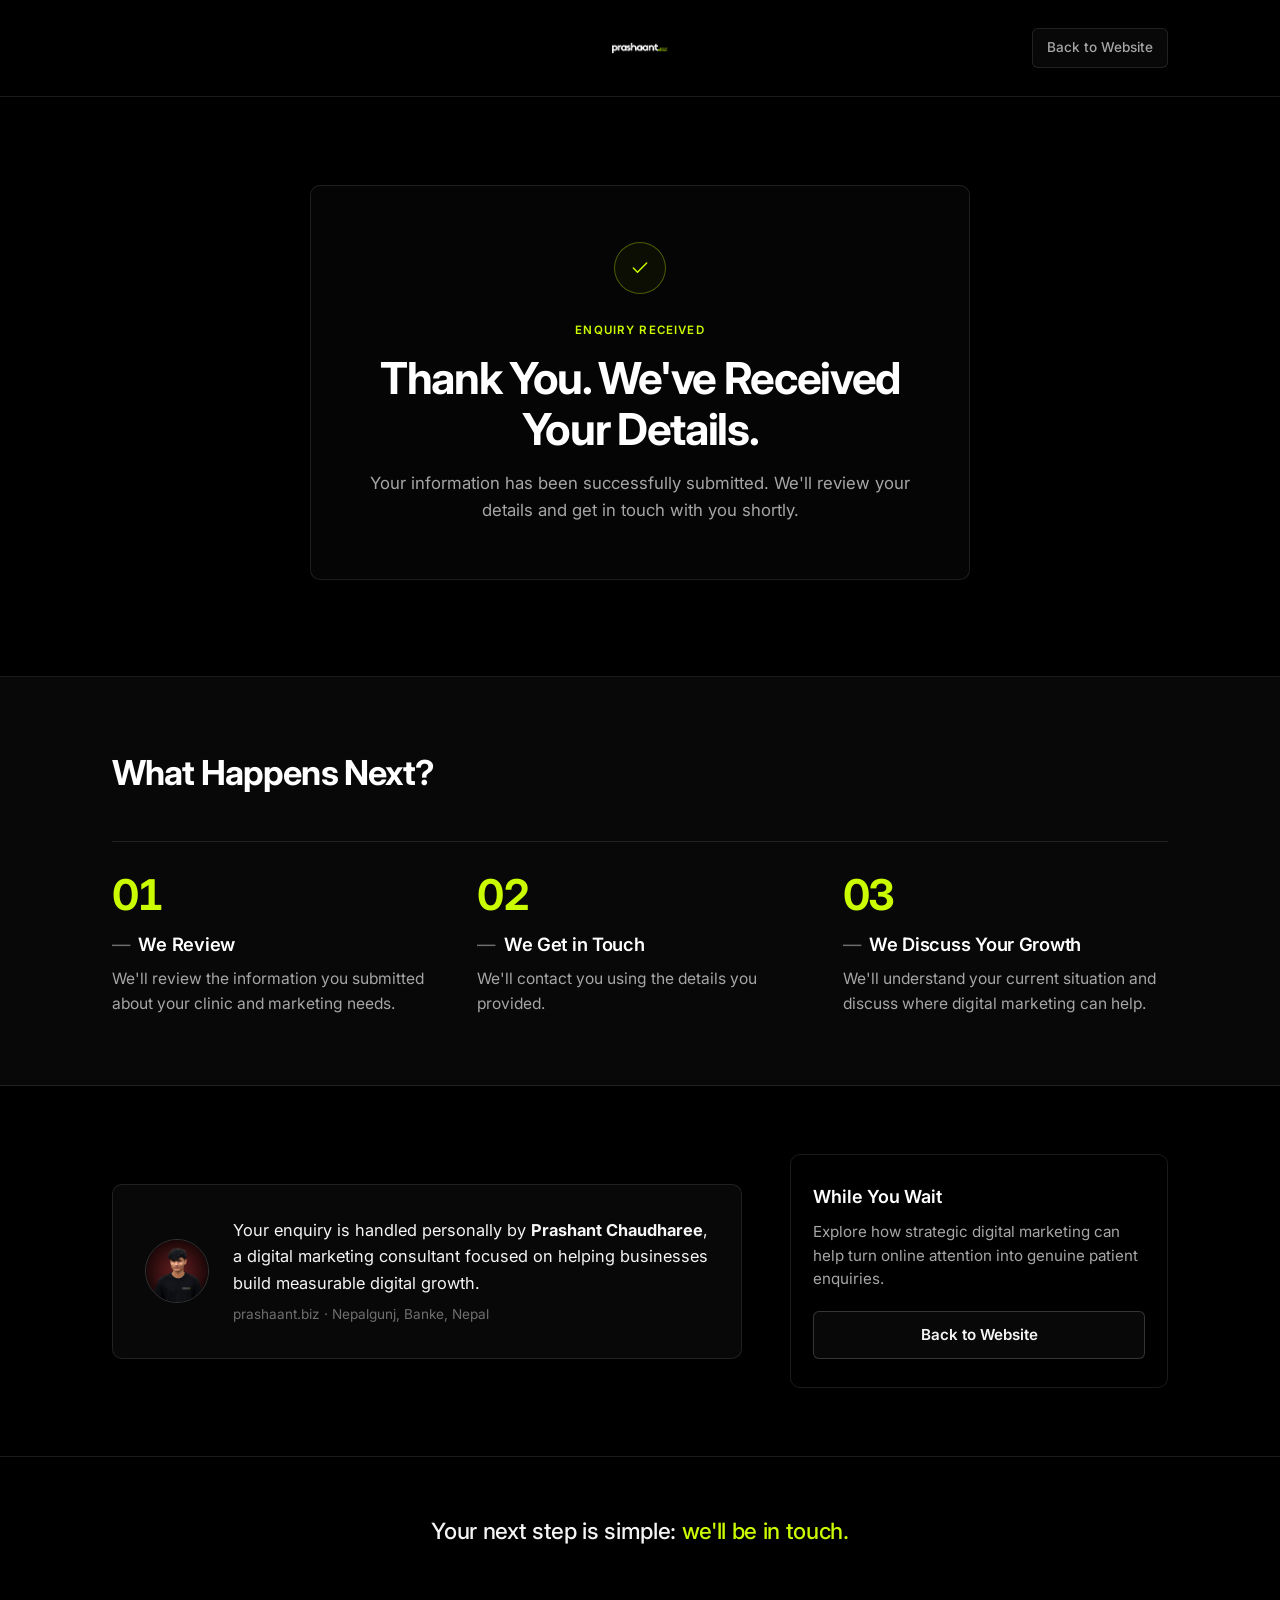
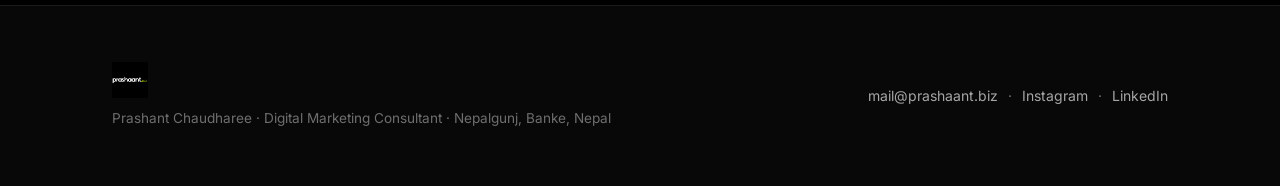
==== thank-you/index.html @ 3f57065b "Add dedicated /thank-you page, center and enlarge header logo, and wire lead form redirect" ====
<!DOCTYPE html>
<html lang="en">
<head>
  <meta charset="UTF-8">
  <meta name="viewport" content="width=device-width, initial-scale=1.0">
  <title>Thank You | prashaant.biz</title>
  <meta name="description" content="Your enquiry has been received. We will review your clinic details and get in touch shortly.">
  <meta name="robots" content="noindex, nofollow">
  <meta name="theme-color" content="#000000">

  <!-- Clean Sans-Serif Typography (Inter) -->
  <link rel="preconnect" href="https://fonts.googleapis.com">
  <link rel="preconnect" href="https://fonts.gstatic.com" crossorigin>
  <link href="https://fonts.googleapis.com/css2?family=Inter:wght@400;500;600;700;800&display=swap" rel="stylesheet">

  <link rel="stylesheet" href="/styles.css">
</head>
<body class="ty-page-body">

  <!-- MINIMAL NAVIGATION: CENTERED LOGO + BACK TO WEBSITE -->
  <header class="site-header" id="top">
    <div class="container ty-nav-bar">
      <a href="/" class="ty-nav-center-logo" aria-label="prashaant.biz Home">
        <img src="/assets/logo.png" alt="prashaant.biz" class="brand-logo-img">
      </a>

      <a href="/" class="ty-nav-back">Back to Website</a>
    </div>
  </header>

  <main class="ty-main">
    <!-- MAIN CONFIRMATION HERO -->
    <section class="ty-hero-section">
      <div class="container">
        <div class="ty-hero-panel">
          <!-- Subtle Outlined Circle with Minimal Checkmark -->
          <div class="ty-confirm-visual" aria-hidden="true">
            <svg class="ty-confirm-svg" viewBox="0 0 24 24">
              <polyline points="20 6 9 17 4 12"></polyline>
            </svg>
          </div>

          <div class="ty-label">ENQUIRY RECEIVED</div>

          <h1 class="ty-headline">
            Thank You. We've Received Your Details.
          </h1>

          <p class="ty-supporting">
            Your information has been successfully submitted. We'll review your details and get in touch with you shortly.
          </p>

          <p id="ty-personalized-summary" class="ty-personalised-note" hidden></p>
        </div>
      </div>
    </section>

    <!-- WHAT HAPPENS NEXT (3-STEP SECTION) -->
    <section class="ty-steps-section">
      <div class="container">
        <h2 class="ty-section-heading">What Happens Next?</h2>

        <div class="ty-steps-grid">
          <article class="ty-step-item">
            <div class="ty-step-num">01</div>
            <h3 class="ty-step-title"><span class="ty-step-dash">—</span> We Review</h3>
            <p class="ty-step-desc">
              We'll review the information you submitted about your clinic and marketing needs.
            </p>
          </article>

          <article class="ty-step-item">
            <div class="ty-step-num">02</div>
            <h3 class="ty-step-title"><span class="ty-step-dash">—</span> We Get in Touch</h3>
            <p class="ty-step-desc">
              We'll contact you using the details you provided.
            </p>
          </article>

          <article class="ty-step-item">
            <div class="ty-step-num">03</div>
            <h3 class="ty-step-title"><span class="ty-step-dash">—</span> We Discuss Your Growth</h3>
            <p class="ty-step-desc">
              We'll understand your current situation and discuss where digital marketing can help.
            </p>
          </article>
        </div>
      </div>
    </section>

    <!-- TRUST MESSAGE + OPTIONAL NEXT ACTION -->
    <section class="ty-trust-section">
      <div class="container ty-trust-layout">
        <!-- Personal Credibility Statement -->
        <div class="ty-trust-card glass-surface">
          <img
            src="/assets/prashant-portrait.jpg"
            alt="Prashant Chaudharee"
            class="ty-trust-avatar"
            width="64"
            height="64"
          >
          <div>
            <p class="ty-trust-copy">
              Your enquiry is handled personally by <strong>Prashant Chaudharee</strong>, a digital marketing consultant focused on helping businesses build measurable digital growth.
            </p>
            <span class="ty-trust-meta">prashaant.biz · Nepalgunj, Banke, Nepal</span>
          </div>
        </div>

        <!-- Secondary Action: While You Wait -->
        <div class="ty-wait-box">
          <h3 class="ty-wait-title">While You Wait</h3>
          <p class="ty-wait-text">
            Explore how strategic digital marketing can help turn online attention into genuine patient enquiries.
          </p>
          <a href="/" class="btn btn-secondary btn-full">Back to Website</a>
        </div>
      </div>
    </section>

    <!-- FINAL MESSAGE -->
    <section class="ty-final-bar">
      <div class="container">
        <p class="ty-final-statement">
          Your next step is simple: <span class="text-highlight">we'll be in touch.</span>
        </p>
      </div>
    </section>
  </main>

  <!-- MINIMAL FOOTER -->
  <footer class="site-footer ty-footer">
    <div class="container footer-row">
      <div class="footer-brand">
        <img src="/assets/logo.png" alt="prashaant.biz" class="footer-logo-img">
        <p class="footer-meta">Prashant Chaudharee · Digital Marketing Consultant · Nepalgunj, Banke, Nepal</p>
      </div>

      <div class="footer-contact">
        <a href="mailto:mail@prashaant.biz" class="footer-link">mail@prashaant.biz</a>
        <span class="footer-sep" aria-hidden="true">·</span>
        <a href="https://instagram.com" target="_blank" rel="noopener noreferrer" class="footer-link">Instagram</a>
        <span class="footer-sep" aria-hidden="true">·</span>
        <a href="https://linkedin.com" target="_blank" rel="noopener noreferrer" class="footer-link">LinkedIn</a>
      </div>
    </div>
  </footer>

  <script>
    // Display optional non-intrusive personalization if lead details are in sessionStorage
    document.addEventListener('DOMContentLoaded', () => {
      try {
        const rawLead = sessionStorage.getItem('prashaant_lead_data');
        if (rawLead) {
          const lead = JSON.parse(rawLead);
          const summaryEl = document.getElementById('ty-personalized-summary');
          if (summaryEl && lead.firstName && lead.clinicName) {
            summaryEl.textContent = `Logged for ${lead.firstName} (${lead.clinicName})`;
            summaryEl.hidden = false;
          }
        }
      } catch (err) {
        // Ignore storage errors in strict privacy browsers
      }
    });
  </script>
</body>
</html>
---- styles.css ----
/* ==========================================================================
   PRASHAANT.BIZ — DIRECT LEAD GENERATION LANDING PAGE
   Mobile-First Conversion Architecture (360px–430px up to Desktop)
   Color System:
     - Black: #000000
     - Near-black: #080808
     - White: #FFFFFF
     - Off-white: #F5F5F5
     - Vivid Yellow: #CAFB01
   ========================================================================== */

:root {
  --bg-black: #000000;
  --bg-near-black: #080808;
  --bg-surface: rgba(255, 255, 255, 0.03);
  --bg-surface-hover: rgba(255, 255, 255, 0.05);

  --text-white: #FFFFFF;
  --text-off-white: #F5F5F5;
  --text-gray: #A6A6A6;
  --text-muted: #6E6E6E;

  --accent-yellow: #CAFB01;
  --accent-yellow-hover: #D4FD2B;
  --accent-yellow-tint: rgba(202, 251, 1, 0.07);
  --accent-yellow-border: rgba(202, 251, 1, 0.32);

  --border-thin: rgba(255, 255, 255, 0.1);
  --border-medium: rgba(255, 255, 255, 0.18);

  --font-sans: 'Inter', -apple-system, BlinkMacSystemFont, 'Segoe UI', Roboto, Arial, sans-serif;

  --max-width: 1120px;
  --radius-sm: 6px;
  --radius-md: 10px;
  --transition: 150ms cubic-bezier(0.16, 1, 0.3, 1);
}

/* ==========================================================================
   1. RESET & MOBILE-FIRST BASE (360px–430px safe)
   ========================================================================== */
*, *::before, *::after {
  box-sizing: border-box;
  margin: 0;
  padding: 0;
}

html {
  scroll-behavior: smooth;
  background-color: var(--bg-black);
  color: var(--text-off-white);
  font-family: var(--font-sans);
  font-size: 16px;
  -webkit-font-smoothing: antialiased;
  -moz-osx-font-smoothing: grayscale;
  overflow-x: hidden;
}

body {
  background-color: var(--bg-black);
  color: var(--text-off-white);
  line-height: 1.6;
  overflow-x: hidden;
  width: 100%;
}

img {
  max-width: 100%;
  height: auto;
  display: block;
}

a {
  color: inherit;
  text-decoration: none;
  transition: color var(--transition), background-color var(--transition), border-color var(--transition);
}

ul {
  list-style: none;
}

::selection {
  background-color: var(--accent-yellow);
  color: var(--bg-black);
}

/* ==========================================================================
   2. CORE UTILITIES & GLASS SURFACES
   ========================================================================== */
.container {
  width: 100%;
  max-width: var(--max-width);
  margin: 0 auto;
  padding: 0 20px;
}

.section {
  padding: 68px 0;
  border-bottom: 1px solid var(--border-thin);
}

.section-tag {
  display: inline-block;
  font-size: 0.75rem;
  font-weight: 600;
  letter-spacing: 0.08em;
  text-transform: uppercase;
  color: var(--text-muted);
  margin-bottom: 12px;
}

.section-title {
  font-size: clamp(1.75rem, 6vw, 2.65rem);
  font-weight: 700;
  line-height: 1.15;
  letter-spacing: -0.03em;
  color: var(--text-white);
  margin-bottom: 20px;
}

.text-highlight {
  color: var(--accent-yellow);
}

.glass-surface {
  background-color: var(--bg-surface);
  backdrop-filter: blur(10px);
  -webkit-backdrop-filter: blur(10px);
  border: 1px solid var(--border-thin);
  border-radius: var(--radius-md);
}

/* ==========================================================================
   3. BUTTONS & CTAs
   ========================================================================== */
.btn {
  display: inline-flex;
  align-items: center;
  justify-content: center;
  gap: 8px;
  font-family: var(--font-sans);
  font-size: 0.95rem;
  font-weight: 600;
  line-height: 1.1;
  padding: 15px 24px;
  border-radius: var(--radius-sm);
  border: 1px solid transparent;
  cursor: pointer;
  text-align: center;
  transition: background-color var(--transition), border-color var(--transition), color var(--transition), transform var(--transition);
}

.btn:active {
  transform: translateY(1px);
}

.btn-primary {
  background-color: var(--accent-yellow);
  color: var(--bg-black);
  border-color: var(--accent-yellow);
}

.btn-primary:hover,
.btn-primary:focus-visible {
  background-color: var(--accent-yellow-hover);
  border-color: var(--accent-yellow-hover);
}

.btn-secondary {
  background-color: var(--bg-surface);
  color: var(--text-off-white);
  border-color: var(--border-medium);
}

.btn-secondary:hover,
.btn-secondary:focus-visible {
  background-color: var(--bg-surface-hover);
  border-color: var(--text-white);
}

.btn-full {
  width: 100%;
}

.btn-arrow {
  font-weight: 700;
  transition: transform var(--transition);
}

.btn:hover .btn-arrow {
  transform: translateX(3px);
}

/* ==========================================================================
   4. HEADER: CENTERED, CLEARLY VISIBLE LOGO
   ========================================================================== */
.site-header {
  position: sticky;
  top: 0;
  z-index: 100;
  background-color: rgba(0, 0, 0, 0.9);
  backdrop-filter: blur(12px);
  -webkit-backdrop-filter: blur(12px);
  border-bottom: 1px solid var(--border-thin);
}

.nav-bar {
  display: flex;
  align-items: center;
  justify-content: center;
  height: 84px;
}

.nav-bar-thankyou {
  justify-content: space-between;
}

.brand-logo-link {
  display: inline-flex;
  align-items: center;
  justify-content: center;
}

.brand-logo-img {
  height: 48px;
  width: auto;
  object-fit: contain;
}

/* ==========================================================================
   5. HERO SECTION (PORTRAIT BACKDROP + OVERLAID CENTERED STATEMENT)
   ========================================================================== */
.hero-section {
  background-color: var(--bg-black);
  border-bottom: 1px solid var(--border-thin);
  padding: 20px 0 56px;
}

.hero-stage-container {
  display: flex;
  justify-content: center;
}

.hero-stage {
  position: relative;
  width: 100%;
  max-width: 1080px;
  min-height: 540px;
  background-color: #030303;
  border-radius: 16px;
  overflow: hidden;
  display: flex;
  flex-direction: column;
  justify-content: flex-end;
  align-items: center;
  padding: 260px 20px 44px;
  text-align: center;
}

.hero-portrait-backdrop {
  position: absolute;
  top: 0;
  left: 50%;
  transform: translateX(-50%);
  width: 100%;
  max-width: 560px;
  height: 100%;
  z-index: 1;
  pointer-events: none;
  display: flex;
  align-items: flex-start;
  justify-content: center;
}

.hero-portrait-img {
  width: 100%;
  height: 100%;
  object-fit: cover;
  object-position: center top;
  opacity: 0.88;
}

/* Dark bottom & edge vignette so the white & vivid yellow text pops cleanly over the black t-shirt */
.hero-portrait-backdrop::after {
  content: "";
  position: absolute;
  inset: 0;
  background: 
    linear-gradient(to bottom, rgba(3, 3, 3, 0) 32%, rgba(3, 3, 3, 0.72) 58%, rgba(3, 3, 3, 0.96) 92%),
    radial-gradient(circle at center, rgba(3, 3, 3, 0) 45%, #030303 95%);
}

.hero-overlay-content {
  position: relative;
  z-index: 2;
  width: 100%;
  max-width: 980px;
  display: flex;
  flex-direction: column;
  align-items: center;
}

.hero-statement {
  font-size: clamp(1.05rem, 2.75vw, 2.05rem);
  font-weight: 700;
  line-height: 1.15;
  letter-spacing: -0.03em;
  color: var(--text-white);
  margin-bottom: 12px;
  white-space: nowrap;
}

.hero-subline {
  font-size: clamp(0.75rem, 1.15vw, 0.9rem);
  font-weight: 400;
  line-height: 1.5;
  color: #D4D4D4;
  max-width: 96ch;
  margin-bottom: 24px;
}

.hero-cta-wrap {
  display: flex;
  flex-direction: column;
  align-items: center;
  gap: 12px;
}

.btn-pill-yellow {
  display: inline-flex;
  align-items: center;
  justify-content: center;
  gap: 10px;
  background-color: var(--accent-yellow);
  color: var(--bg-black);
  font-size: 1rem;
  font-weight: 700;
  padding: 18px 34px;
  border-radius: 999px;
  box-shadow: 0 0 24px rgba(202, 251, 1, 0.35);
  transition: transform 180ms cubic-bezier(0.16, 1, 0.3, 1), background-color 180ms ease, box-shadow 180ms ease;
}

.btn-pill-yellow:hover,
.btn-pill-yellow:focus-visible {
  background-color: var(--accent-yellow-hover);
  transform: translateY(-2px) scale(1.02);
  box-shadow: 0 0 38px rgba(202, 251, 1, 0.75), 0 0 70px rgba(202, 251, 1, 0.35);
}

.btn-pill-yellow:active {
  transform: translateY(1px) scale(0.99);
  box-shadow: 0 0 48px rgba(202, 251, 1, 0.9), 0 0 90px rgba(202, 251, 1, 0.45);
}

.pill-arrow {
  font-weight: 700;
  transition: transform var(--transition);
}

.btn-pill-yellow:hover .pill-arrow {
  transform: translateX(3px);
}

.hero-slots-badge {
  display: inline-block;
  font-size: 0.75rem;
  font-weight: 500;
  color: #E5B8B8;
  background-color: rgba(120, 35, 35, 0.35);
  border: 1px solid rgba(190, 70, 70, 0.35);
  padding: 5px 14px;
  border-radius: 999px;
}

/* ==========================================================================
   6. PROBLEM SECTION
   ========================================================================== */
.problem-section {
  background-color: var(--bg-near-black);
}

.problem-layout {
  display: grid;
  grid-template-columns: 1fr;
  gap: 36px;
  align-items: start;
}

.problem-statements {
  display: flex;
  flex-direction: column;
  gap: 8px;
  font-size: 1.125rem;
  color: var(--text-gray);
}

.problem-emphasis {
  margin-top: 12px;
  font-size: 1.25rem;
  font-weight: 600;
  color: var(--text-white);
  line-height: 1.4;
}

.problem-diagnosis {
  padding: 28px 22px;
}

.diagnosis-intro {
  font-size: 0.95rem;
  font-weight: 600;
  color: var(--text-white);
  margin-bottom: 18px;
}

.diagnosis-list {
  display: grid;
  grid-template-columns: 1fr;
  gap: 12px;
}

.diagnosis-list li {
  display: flex;
  align-items: center;
  gap: 12px;
  font-size: 1rem;
  color: var(--text-off-white);
  padding-bottom: 12px;
  border-bottom: 1px solid var(--border-thin);
}

.diagnosis-list li:last-child {
  border-bottom: none;
  padding-bottom: 0;
}

.list-dash {
  color: var(--accent-yellow);
  font-weight: 600;
}

/* ==========================================================================
   7. DESIRED OUTCOME SECTION
   ========================================================================== */
.outcome-section {
  background-color: var(--bg-black);
}

.outcome-header {
  margin-bottom: 36px;
}

.outcome-chain {
  display: flex;
  flex-direction: column;
  align-items: stretch;
  gap: 8px;
  margin-bottom: 36px;
}

.chain-step {
  display: flex;
  align-items: center;
  justify-content: space-between;
  padding: 18px 20px;
  border: 1px solid var(--border-medium);
  border-radius: var(--radius-sm);
  background-color: var(--bg-surface);
}

.chain-step-final {
  background-color: var(--accent-yellow-tint);
  border-color: var(--accent-yellow-border);
}

.chain-index {
  font-size: 0.75rem;
  font-weight: 600;
  color: var(--text-muted);
  font-variant-numeric: tabular-nums;
}

.chain-step-final .chain-index {
  color: var(--accent-yellow);
}

.chain-label {
  font-size: 0.95rem;
  font-weight: 700;
  letter-spacing: 0.04em;
  color: var(--text-white);
}

.chain-step-final .chain-label {
  color: var(--accent-yellow);
}

.chain-connector {
  text-align: center;
  font-size: 1.1rem;
  color: var(--text-muted);
  transform: rotate(90deg);
  line-height: 1;
  padding: 2px 0;
}

.chain-connector-accent {
  color: var(--accent-yellow);
}

.outcome-statement-box {
  padding: 28px 22px;
}

.outcome-quote {
  font-size: clamp(1.25rem, 4.5vw, 1.75rem);
  font-weight: 600;
  line-height: 1.38;
  letter-spacing: -0.02em;
  color: var(--text-white);
}

/* ==========================================================================
   8. SERVICE / SOLUTION SYSTEM SECTION
   ========================================================================== */
.system-section {
  background-color: var(--bg-near-black);
}

.system-layout {
  display: grid;
  grid-template-columns: 1fr;
  gap: 44px;
  align-items: center;
}

.system-description {
  font-size: 1.0625rem;
  color: var(--text-gray);
  line-height: 1.65;
  margin-bottom: 28px;
}

.system-components {
  margin-bottom: 28px;
}

.components-heading {
  display: block;
  font-size: 0.8125rem;
  font-weight: 600;
  text-transform: uppercase;
  letter-spacing: 0.06em;
  color: var(--text-muted);
  margin-bottom: 14px;
}

.components-tags {
  display: flex;
  flex-wrap: wrap;
  gap: 10px;
}

.component-pill {
  font-size: 0.875rem;
  font-weight: 500;
  color: var(--text-off-white);
  background-color: var(--bg-surface);
  border: 1px solid var(--border-medium);
  padding: 8px 14px;
  border-radius: var(--radius-sm);
}

.link-underlined {
  display: inline-flex;
  align-items: center;
  gap: 6px;
  font-size: 0.95rem;
  font-weight: 600;
  color: var(--accent-yellow);
  border-bottom: 1px solid var(--accent-yellow);
  padding-bottom: 3px;
}

.pipeline-stack {
  display: flex;
  flex-direction: column;
  align-items: stretch;
  max-width: 420px;
  margin: 0 auto;
  width: 100%;
}

.pipeline-item {
  display: flex;
  align-items: center;
  justify-content: space-between;
  padding: 15px 20px;
  background-color: var(--bg-surface);
  border: 1px solid var(--border-thin);
  border-radius: var(--radius-sm);
}

.pipeline-item-highlight {
  border-color: var(--border-medium);
  background-color: rgba(255, 255, 255, 0.05);
}

.pipeline-item-final {
  background-color: var(--accent-yellow);
  border-color: var(--accent-yellow);
  color: var(--bg-black);
}

.pipeline-num {
  font-size: 0.75rem;
  font-weight: 600;
  color: var(--text-muted);
  font-variant-numeric: tabular-nums;
}

.pipeline-item-final .pipeline-num {
  color: var(--bg-black);
}

.pipeline-name {
  font-size: 0.925rem;
  font-weight: 700;
  letter-spacing: 0.06em;
  color: var(--text-white);
}

.pipeline-item-final .pipeline-name {
  color: var(--bg-black);
}

.pipeline-arrow {
  text-align: center;
  font-size: 0.95rem;
  color: var(--text-muted);
  line-height: 1;
  padding: 6px 0;
}

.pipeline-arrow-accent {
  color: var(--accent-yellow);
}

/* ==========================================================================
   9. TRUST & PERSONAL BRAND SECTION
   ========================================================================== */
.trust-section {
  background-color: var(--bg-black);
}

.trust-block {
  margin-bottom: 56px;
}

.stats-grid {
  display: grid;
  grid-template-columns: 1fr;
  gap: 16px;
  margin-top: 28px;
}

.stat-item {
  padding: 24px 22px;
  display: flex;
  flex-direction: column;
  gap: 6px;
}

.stat-number {
  font-size: clamp(1.75rem, 5vw, 2.25rem);
  font-weight: 700;
  letter-spacing: -0.03em;
  color: var(--accent-yellow);
}

.stat-label {
  font-size: 0.95rem;
  font-weight: 500;
  color: var(--text-off-white);
}

.founder-block {
  padding: 24px 20px;
  display: grid;
  grid-template-columns: 1fr;
  gap: 28px;
  align-items: center;
}

.founder-photo-wrap {
  max-width: 260px;
}

.founder-photo {
  width: 100%;
  aspect-ratio: 1 / 1;
  object-fit: cover;
  border-radius: var(--radius-sm);
  border: 1px solid var(--border-thin);
}

.founder-heading {
  font-size: 1.5rem;
  font-weight: 700;
  color: var(--text-white);
  margin-bottom: 12px;
  letter-spacing: -0.02em;
}

.founder-text {
  font-size: 1.0625rem;
  font-weight: 500;
  color: var(--text-off-white);
  line-height: 1.55;
  margin-bottom: 12px;
}

.founder-text-sub {
  font-size: 0.975rem;
  color: var(--text-gray);
  line-height: 1.6;
}

/* ==========================================================================
   10. LEAD MAGNET / OFFER + LEAD FORM (PRIMARY OBJECTIVE)
   ========================================================================== */
.audience-pill {
  display: inline-flex;
  align-items: center;
  gap: 8px;
  font-size: 0.72rem;
  font-weight: 600;
  letter-spacing: 0.08em;
  text-transform: uppercase;
  color: var(--text-off-white);
  background-color: var(--bg-surface);
  border: 1px solid var(--border-medium);
  padding: 6px 12px;
  border-radius: 100px;
  margin-bottom: 20px;
}

.pill-dot {
  width: 6px;
  height: 6px;
  border-radius: 50%;
  background-color: var(--accent-yellow);
  flex-shrink: 0;
}

.lead-capture-section {
  background-color: var(--bg-black);
  padding: 76px 0;
  scroll-margin-top: 70px;
}

.lead-capture-layout {
  display: grid;
  grid-template-columns: 1fr;
  gap: 40px;
  align-items: start;
}

.lead-offer-title {
  font-size: clamp(1.9rem, 6.5vw, 2.85rem);
  font-weight: 700;
  line-height: 1.12;
  letter-spacing: -0.03em;
  color: var(--text-white);
  margin-bottom: 16px;
}

.lead-offer-sub {
  font-size: 1.0625rem;
  color: var(--text-gray);
  line-height: 1.6;
  margin-bottom: 28px;
}

.lead-offer-points {
  display: flex;
  flex-direction: column;
  gap: 14px;
  padding-top: 24px;
  border-top: 1px solid var(--border-thin);
}

.offer-point {
  display: flex;
  align-items: flex-start;
  gap: 12px;
  font-size: 0.975rem;
  color: var(--text-off-white);
}

.point-check {
  color: var(--accent-yellow);
  font-weight: 700;
  flex-shrink: 0;
}

.lead-form-card {
  background-color: #050505;
  border: 1px solid var(--border-medium);
  padding: 28px 20px;
}

.form-top {
  margin-bottom: 24px;
}

.form-heading {
  font-size: 1.35rem;
  font-weight: 700;
  color: var(--text-white);
  letter-spacing: -0.02em;
  margin-bottom: 6px;
}

.form-caption {
  font-size: 0.875rem;
  color: var(--text-gray);
}

.lead-form {
  display: flex;
  flex-direction: column;
  gap: 18px;
}

.field-group {
  display: flex;
  flex-direction: column;
  gap: 7px;
}

.field-label {
  font-size: 0.85rem;
  font-weight: 500;
  color: var(--text-white);
}

.req {
  color: var(--accent-yellow);
}

.opt {
  color: var(--text-muted);
  font-weight: 400;
}

.field-input {
  width: 100%;
  background-color: rgba(255, 255, 255, 0.04);
  border: 1px solid var(--border-medium);
  border-radius: var(--radius-sm);
  padding: 14px 15px;
  font-family: var(--font-sans);
  font-size: 1rem;
  color: var(--text-white);
  transition: border-color var(--transition), background-color var(--transition);
}

.field-input::placeholder {
  color: var(--text-muted);
}

.field-input:focus {
  outline: none;
  border-color: var(--accent-yellow);
  background-color: rgba(255, 255, 255, 0.06);
}

.field-select {
  appearance: none;
  background-image: url("data:image/svg+xml,%3Csvg xmlns='http://www.w3.org/2000/svg' width='12' height='8' viewBox='0 0 12 8' fill='none'%3E%3Cpath d='M1 1.5L6 6.5L11 1.5' stroke='%23FFFFFF' stroke-width='1.5' stroke-linecap='round' stroke-linejoin='round'/%3E%3C/svg%3E");
  background-repeat: no-repeat;
  background-position: right 16px center;
  padding-right: 40px;
  cursor: pointer;
}

.field-select option {
  background-color: #080808;
  color: var(--text-white);
}

.btn-submit {
  width: 100%;
  padding: 17px 24px;
  font-size: 1.05rem;
  font-weight: 700;
  margin-top: 4px;
}

.form-error {
  font-size: 0.85rem;
  color: var(--accent-yellow);
  background-color: var(--accent-yellow-tint);
  border: 1px solid var(--accent-yellow-border);
  padding: 10px 12px;
  border-radius: var(--radius-sm);
}

.form-microcopy {
  font-size: 0.78rem;
  line-height: 1.5;
  color: var(--text-muted);
  text-align: center;
}

/* THANK-YOU / SUCCESS STATE */
.thank-you-state {
  padding: 12px 0;
}

.thank-you-icon {
  width: 44px;
  height: 44px;
  border-radius: 50%;
  background-color: var(--accent-yellow);
  color: var(--bg-black);
  display: inline-flex;
  align-items: center;
  justify-content: center;
  font-size: 1.25rem;
  font-weight: 700;
  margin-bottom: 18px;
}

.thank-you-title {
  font-size: 1.75rem;
  font-weight: 700;
  color: var(--text-white);
  margin-bottom: 6px;
  letter-spacing: -0.02em;
}

.thank-you-lead {
  font-size: 1.125rem;
  font-weight: 600;
  color: var(--accent-yellow);
  margin-bottom: 4px;
}

.thank-you-sub {
  font-size: 1rem;
  color: var(--text-gray);
  margin-bottom: 24px;
}

.thank-you-next-step {
  padding: 18px;
  background-color: var(--bg-surface);
  border: 1px solid var(--border-thin);
  border-radius: var(--radius-sm);
  margin-bottom: 24px;
}

.next-step-label {
  display: block;
  font-size: 0.75rem;
  font-weight: 600;
  text-transform: uppercase;
  letter-spacing: 0.06em;
  color: var(--text-muted);
  margin-bottom: 6px;
}

.next-step-copy {
  font-size: 0.925rem;
  color: var(--text-off-white);
  line-height: 1.55;
}

/* ==========================================================================
   11. FOOTER & MOBILE STICKY BAR
   ========================================================================== */
.site-footer {
  background-color: var(--bg-near-black);
  padding: 48px 0 108px;
}

.footer-row {
  display: flex;
  flex-direction: column;
  gap: 20px;
}

.footer-logo-img {
  height: 36px;
  width: auto;
  object-fit: contain;
  margin-bottom: 10px;
}

.footer-meta {
  font-size: 0.85rem;
  color: var(--text-muted);
}

.footer-contact {
  display: flex;
  flex-wrap: wrap;
  align-items: center;
  gap: 10px;
  font-size: 0.875rem;
}

.footer-link {
  color: var(--text-gray);
}

.footer-link:hover {
  color: var(--accent-yellow);
}

.footer-sep {
  color: var(--text-muted);
}

.mobile-sticky-cta {
  position: fixed;
  bottom: 0;
  left: 0;
  right: 0;
  z-index: 95;
  background-color: rgba(5, 5, 5, 0.94);
  backdrop-filter: blur(12px);
  -webkit-backdrop-filter: blur(12px);
  border-top: 1px solid var(--border-medium);
  padding: 12px 16px;
  transition: transform 200ms ease, opacity 200ms ease;
}

.mobile-sticky-cta.is-hidden {
  transform: translateY(100%);
  opacity: 0;
  pointer-events: none;
}

.mobile-sticky-content {
  display: flex;
  align-items: center;
  justify-content: space-between;
  gap: 12px;
  max-width: 520px;
  margin: 0 auto;
}

.mobile-sticky-copy {
  display: flex;
  flex-direction: column;
}

.mobile-sticky-title {
  font-size: 0.85rem;
  font-weight: 600;
  color: var(--text-white);
  line-height: 1.2;
}

.mobile-sticky-sub {
  font-size: 0.72rem;
  color: var(--text-gray);
}

.btn-mobile {
  padding: 11px 16px;
  font-size: 0.85rem;
  flex-shrink: 0;
}

/* ==========================================================================
   12. DEDICATED THANK YOU PAGE (/thank-you)
   ========================================================================== */
.ty-page-body {
  background-color: var(--bg-black);
  min-height: 100vh;
  display: flex;
  flex-direction: column;
}

.ty-main {
  flex: 1;
}

.ty-nav-bar {
  display: flex;
  align-items: center;
  justify-content: space-between;
  height: 84px;
  position: relative;
}

.ty-nav-center-logo {
  position: absolute;
  left: 50%;
  transform: translateX(-50%);
  display: inline-flex;
  align-items: center;
}

.ty-nav-back {
  margin-left: auto;
  font-size: 0.85rem;
  font-weight: 500;
  color: var(--text-gray);
  padding: 8px 14px;
  border: 1px solid var(--border-thin);
  border-radius: var(--radius-sm);
  background-color: var(--bg-surface);
}

.ty-nav-back:hover {
  color: var(--text-white);
  border-color: var(--border-medium);
}

/* Thank You Hero */
.ty-hero-section {
  padding: 64px 0 72px;
  background-color: var(--bg-black);
  border-bottom: 1px solid var(--border-thin);
  text-align: center;
}

.ty-hero-panel {
  max-width: 660px;
  margin: 0 auto;
  padding: 40px 24px;
  background-color: rgba(255, 255, 255, 0.02);
  backdrop-filter: blur(10px);
  -webkit-backdrop-filter: blur(10px);
  border: 1px solid var(--border-thin);
  border-radius: var(--radius-md);
  animation: tyFadeUp 380ms cubic-bezier(0.16, 1, 0.3, 1) both;
}

@keyframes tyFadeUp {
  from {
    opacity: 0;
    transform: translateY(8px);
  }
  to {
    opacity: 1;
    transform: translateY(0);
  }
}

@media (prefers-reduced-motion: reduce) {
  .ty-hero-panel {
    animation: none;
  }
}

/* Subtle Outlined Circle with Minimal Checkmark */
.ty-confirm-visual {
  width: 52px;
  height: 52px;
  margin: 0 auto 22px;
  border-radius: 50%;
  border: 1px solid var(--accent-yellow-border);
  background-color: rgba(202, 251, 1, 0.04);
  display: flex;
  align-items: center;
  justify-content: center;
}

.ty-confirm-svg {
  width: 20px;
  height: 20px;
  stroke: var(--accent-yellow);
  stroke-width: 1.75;
  fill: none;
  stroke-linecap: round;
  stroke-linejoin: round;
}

.ty-label {
  display: inline-flex;
  align-items: center;
  gap: 8px;
  font-size: 0.72rem;
  font-weight: 600;
  letter-spacing: 0.1em;
  text-transform: uppercase;
  color: var(--accent-yellow);
  margin-bottom: 14px;
}

.ty-headline {
  font-size: clamp(1.85rem, 5.5vw, 2.75rem);
  font-weight: 700;
  line-height: 1.14;
  letter-spacing: -0.03em;
  color: var(--text-white);
  margin-bottom: 16px;
}

.ty-supporting {
  font-size: 1.05rem;
  line-height: 1.6;
  color: var(--text-gray);
  max-width: 50ch;
  margin: 0 auto;
}

.ty-personalised-note {
  margin-top: 20px;
  padding-top: 18px;
  border-top: 1px solid var(--border-thin);
  font-size: 0.875rem;
  color: var(--text-off-white);
}

/* What Happens Next (3-step minimal progression) */
.ty-steps-section {
  padding: 68px 0;
  background-color: var(--bg-near-black);
  border-bottom: 1px solid var(--border-thin);
}

.ty-section-heading {
  font-size: clamp(1.5rem, 4.5vw, 2.15rem);
  font-weight: 700;
  letter-spacing: -0.025em;
  color: var(--text-white);
  margin-bottom: 40px;
}

.ty-steps-grid {
  display: grid;
  grid-template-columns: 1fr;
  gap: 32px;
  border-top: 1px solid var(--border-thin);
  padding-top: 32px;
}

.ty-step-item {
  display: flex;
  flex-direction: column;
}

.ty-step-num {
  font-size: clamp(2rem, 4vw, 2.65rem);
  font-weight: 700;
  line-height: 1;
  letter-spacing: -0.04em;
  color: var(--accent-yellow);
  margin-bottom: 14px;
  font-variant-numeric: tabular-nums;
}

.ty-step-title {
  font-size: 1.15rem;
  font-weight: 600;
  color: var(--text-white);
  margin-bottom: 8px;
  letter-spacing: -0.015em;
}

.ty-step-dash {
  color: var(--text-muted);
  font-weight: 400;
  margin-right: 4px;
}

.ty-step-desc {
  font-size: 0.975rem;
  line-height: 1.6;
  color: var(--text-gray);
}

/* Trust Message + Secondary Action */
.ty-trust-section {
  padding: 68px 0;
  background-color: var(--bg-black);
  border-bottom: 1px solid var(--border-thin);
}

.ty-trust-layout {
  display: grid;
  grid-template-columns: 1fr;
  gap: 36px;
  align-items: center;
}

.ty-trust-card {
  display: flex;
  flex-direction: column;
  gap: 20px;
  padding: 28px 22px;
}

.ty-trust-avatar {
  width: 64px;
  height: 64px;
  border-radius: 50%;
  object-fit: cover;
  border: 1px solid var(--border-medium);
  flex-shrink: 0;
}

.ty-trust-copy {
  font-size: 1.025rem;
  line-height: 1.6;
  color: var(--text-off-white);
}

.ty-trust-meta {
  display: block;
  margin-top: 8px;
  font-size: 0.85rem;
  color: var(--text-muted);
}

/* Optional Next Action ("While You Wait") */
.ty-wait-box {
  padding: 28px 22px;
  border: 1px solid var(--border-thin);
  border-radius: var(--radius-md);
  background-color: transparent;
}

.ty-wait-title {
  font-size: 1.125rem;
  font-weight: 600;
  color: var(--text-white);
  margin-bottom: 8px;
}

.ty-wait-text {
  font-size: 0.95rem;
  color: var(--text-gray);
  line-height: 1.55;
  margin-bottom: 20px;
}

/* Final Reassuring Statement */
.ty-final-bar {
  padding: 56px 0;
  background-color: var(--bg-black);
  text-align: center;
  border-bottom: 1px solid var(--border-thin);
}

.ty-final-statement {
  font-size: clamp(1.15rem, 3vw, 1.4rem);
  font-weight: 500;
  color: var(--text-off-white);
  letter-spacing: -0.015em;
}

.ty-footer {
  padding: 40px 0;
}

/* ==========================================================================
   13. TABLET & DESKTOP ENHANCEMENTS
   ========================================================================== */
@media (min-width: 768px) {
  .container {
    padding: 0 32px;
  }

  .section {
    padding: 100px 0;
  }

  .nav-bar,
  .ty-nav-bar {
    height: 96px;
  }

  .brand-logo-img {
    height: 58px;
  }

  .hero-section {
    padding: 28px 0 72px;
  }

  .hero-stage {
    min-height: 670px;
    padding: 330px 48px 56px;
  }

  .hero-portrait-backdrop {
    max-width: 640px;
  }

  .diagnosis-list {
    grid-template-columns: 1fr 1fr;
    gap: 16px 28px;
  }

  .diagnosis-list li:nth-last-child(2) {
    border-bottom: none;
    padding-bottom: 0;
  }

  .outcome-chain {
    flex-direction: row;
    align-items: center;
    gap: 12px;
  }

  .chain-step {
    flex: 1;
    flex-direction: column;
    align-items: flex-start;
    gap: 10px;
    padding: 22px;
  }

  .chain-connector {
    transform: none;
    padding: 0 4px;
  }

  .stats-grid {
    grid-template-columns: repeat(3, 1fr);
    gap: 24px;
  }

  .founder-block {
    grid-template-columns: 220px 1fr;
    padding: 36px;
    gap: 40px;
  }

  .lead-form-card {
    padding: 40px 36px;
  }

  .site-footer {
    padding: 56px 0;
  }

  .footer-row {
    flex-direction: row;
    align-items: center;
    justify-content: space-between;
  }

  .mobile-sticky-cta {
    display: none;
  }

  /* Thank You Desktop Enhancements */
  .ty-hero-section {
    padding: 88px 0 96px;
  }

  .ty-hero-panel {
    padding: 56px 48px;
  }

  .ty-steps-grid {
    grid-template-columns: repeat(3, 1fr);
    gap: 40px;
  }

  .ty-trust-card {
    flex-direction: row;
    align-items: center;
    gap: 24px;
    padding: 32px;
  }
}

@media (min-width: 1024px) {
  .problem-layout {
    grid-template-columns: 1fr 1fr;
    gap: 64px;
    align-items: center;
  }

  .system-layout {
    grid-template-columns: 1.1fr 0.9fr;
    gap: 64px;
  }

  .lead-capture-layout {
    grid-template-columns: 1fr 1.05fr;
    gap: 64px;
  }

  .ty-trust-layout {
    grid-template-columns: 1.25fr 0.75fr;
    gap: 48px;
  }
}
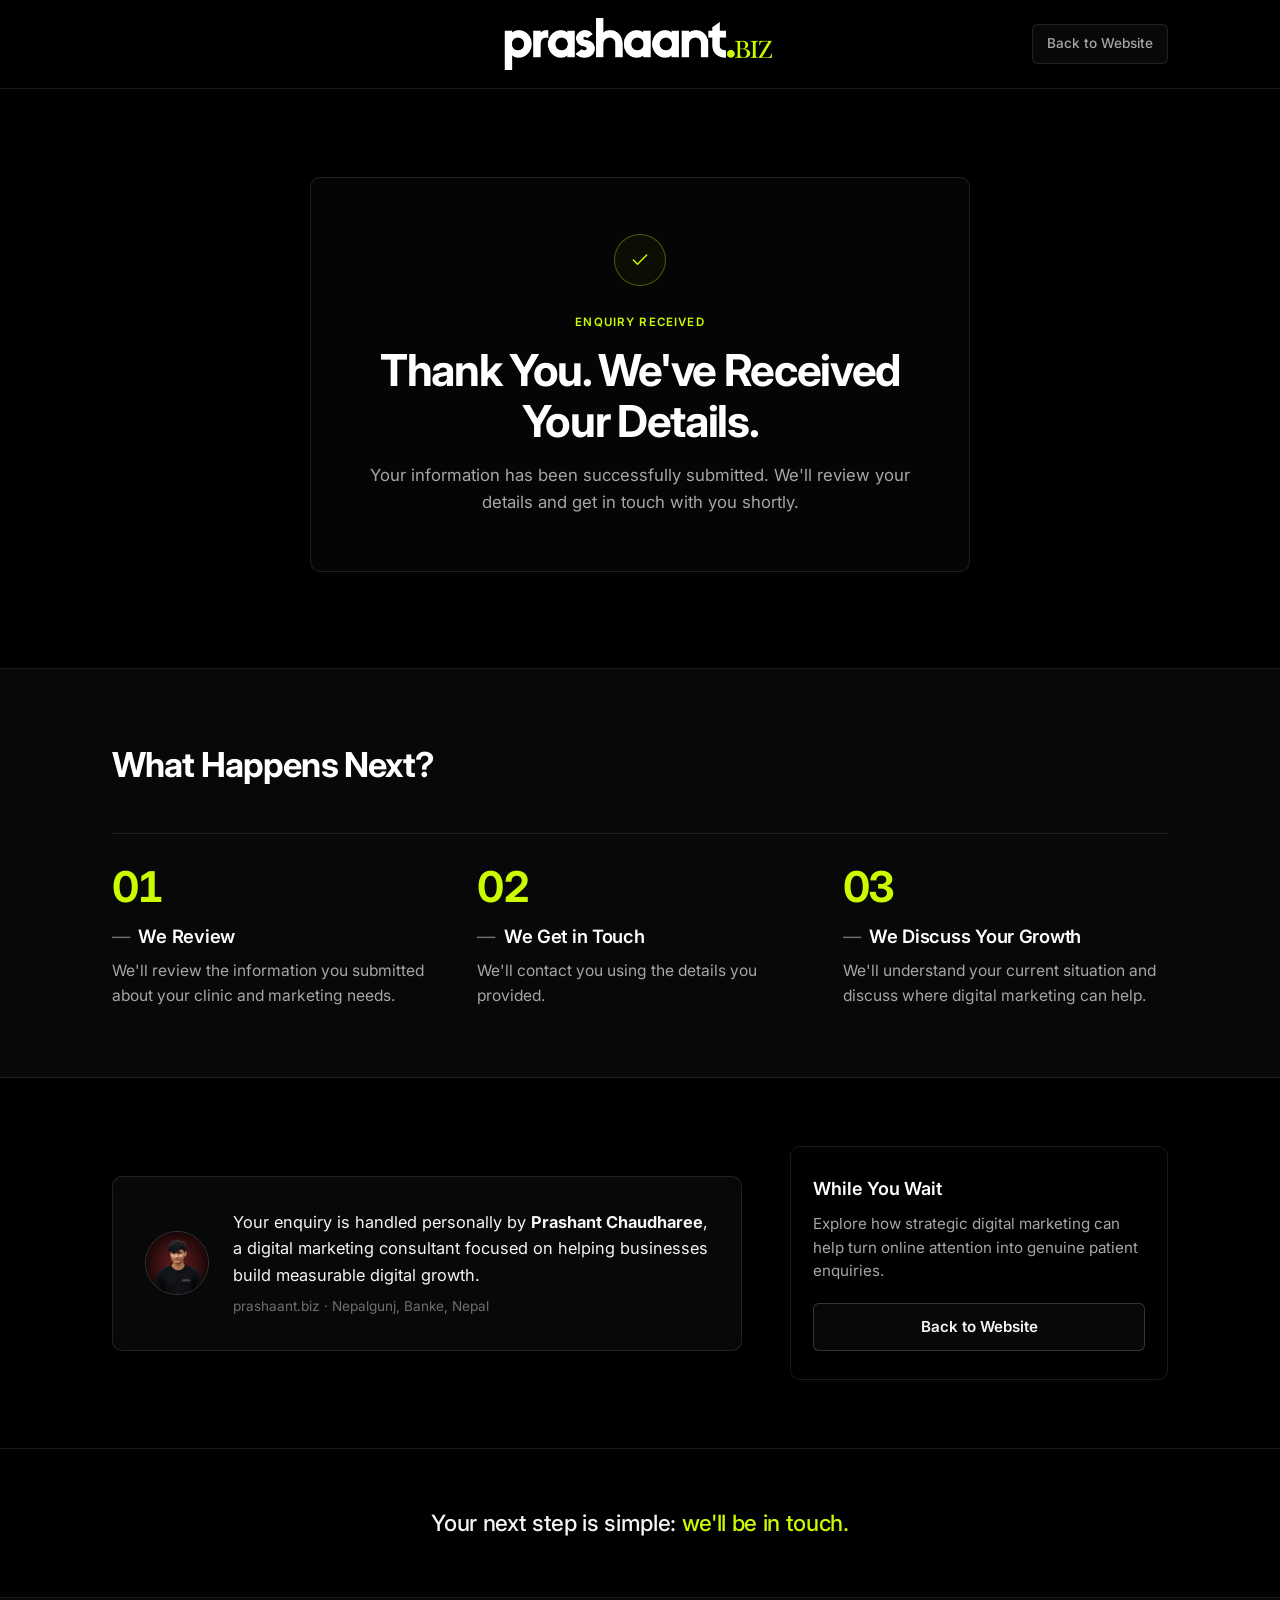
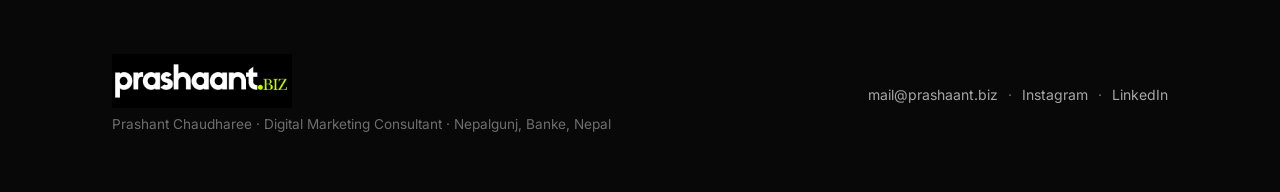
==== commit d2308f00: "Add Meta Pixel tracking code to landing page and thank-you page" ====
--- a/thank-you/index.html
+++ b/thank-you/index.html
@@ -14,6 +14,24 @@
   <link href="https://fonts.googleapis.com/css2?family=Inter:wght@400;500;600;700;800&display=swap" rel="stylesheet">
 
   <link rel="stylesheet" href="/styles.css">
+
+  <!-- Meta Pixel Code -->
+  <script>
+  !function(f,b,e,v,n,t,s)
+  {if(f.fbq)return;n=f.fbq=function(){n.callMethod?
+  n.callMethod.apply(n,arguments):n.queue.push(arguments)};
+  if(!f._fbq)f._fbq=n;n.push=n;n.loaded=!0;n.version='2.0';
+  n.queue=[];t=b.createElement(e);t.async=!0;
+  t.src=v;s=b.getElementsByTagName(e)[0];
+  s.parentNode.insertBefore(t,s)}(window, document,'script',
+  'https://connect.facebook.net/en_US/fbevents.js');
+  fbq('init', '2276473166229412');
+  fbq('track', 'PageView');
+  </script>
+  <noscript><img height="1" width="1" style="display:none"
+  src="https://www.facebook.com/tr?id=2276473166229412&ev=PageView&noscript=1"
+  /></noscript>
+  <!-- End Meta Pixel Code -->
 </head>
 <body class="ty-page-body">
 
--- a/styles.css
+++ b/styles.css
@@ -209,7 +209,8 @@
   display: flex;
   align-items: center;
   justify-content: center;
-  height: 84px;
+  height: 76px;
+  overflow: hidden;
 }
 
 .nav-bar-thankyou {
@@ -220,12 +221,15 @@
   display: inline-flex;
   align-items: center;
   justify-content: center;
+  height: 100%;
+  overflow: hidden;
 }
 
 .brand-logo-img {
-  height: 48px;
-  width: auto;
-  object-fit: contain;
+  width: 220px;
+  height: 72px;
+  object-fit: cover;
+  object-position: center;
 }
 
 /* ==========================================================================
@@ -372,6 +376,136 @@
   border: 1px solid rgba(190, 70, 70, 0.35);
   padding: 5px 14px;
   border-radius: 999px;
+}
+
+/* Mobile-only Hero overrides (leaves desktop >= 769px completely untouched) */
+@media (max-width: 768px) {
+  .nav-bar {
+    height: auto;
+    padding: 12px 0;
+  }
+
+  .brand-logo-img {
+    width: 135px;
+    height: 28px;
+    object-fit: cover;
+    object-position: center;
+  }
+
+  .hero-section {
+    padding: 10px 0 64px;
+  }
+
+  .hero-stage-container {
+    padding: 0;
+  }
+
+  .hero-stage {
+    min-height: 0;
+    padding: 0 0 16px;
+    justify-content: flex-start;
+    background-color: var(--bg-black);
+    border-radius: 0;
+  }
+
+  .hero-portrait-backdrop {
+    position: relative;
+    top: auto;
+    left: auto;
+    transform: none;
+    width: 64vw;
+    max-width: 240px;
+    height: auto;
+    aspect-ratio: 1 / 1;
+    margin: 0 auto;
+  }
+
+  .hero-portrait-img {
+    width: 100%;
+    height: 100%;
+    object-fit: contain;
+    object-position: center top;
+    opacity: 0.92;
+  }
+
+  .hero-portrait-backdrop::after {
+    background:
+      linear-gradient(to bottom, rgba(0, 0, 0, 0) 45%, rgba(0, 0, 0, 0.85) 78%, #000000 98%),
+      radial-gradient(circle at center, rgba(0, 0, 0, 0) 52%, #000000 96%);
+  }
+
+  .hero-overlay-content {
+    margin-top: -28px;
+    padding: 0;
+    max-width: 100%;
+  }
+
+  .hero-statement {
+    font-size: clamp(22px, 6.4vw, 28px);
+    line-height: 1.15;
+    text-align: center;
+    max-width: 100%;
+    white-space: normal;
+    overflow-wrap: break-word;
+    margin-bottom: 18px;
+    padding: 0 16px;
+  }
+
+  .hero-subline {
+    display: none;
+  }
+
+  .hero-cta-wrap {
+    gap: 0;
+    width: 100%;
+  }
+
+  .btn-pill-yellow {
+    display: inline-flex;
+    align-items: center;
+    justify-content: center;
+    gap: 8px;
+    width: auto;
+    min-width: 200px;
+    max-width: 260px;
+    margin: 0 auto;
+    padding: 12px 24px;
+    font-size: 15px;
+    font-weight: 600;
+    line-height: 1.2;
+    white-space: nowrap;
+    border-radius: 999px;
+    box-shadow: 0 0 14px rgba(202, 251, 1, 0.28);
+  }
+
+  .hero-slots-badge {
+    font-size: 12px;
+    padding: 6px 14px;
+    margin-top: 12px;
+  }
+
+  /* Mobile-only Brevo Form Iframe Container Fixes */
+  .lead-capture-section {
+    padding: 40px 0 56px;
+  }
+
+  .lead-capture-centered {
+    padding: 0 16px;
+    width: 100%;
+    max-width: 100%;
+    box-sizing: border-box;
+  }
+
+  .lead-capture-centered iframe {
+    width: 100% !important;
+    max-width: 100% !important;
+    min-width: 0 !important;
+    height: 760px !important;
+    min-height: 760px !important;
+    margin: 0 auto !important;
+    border-radius: 12px;
+    box-sizing: border-box;
+  }
 }
 
 /* ==========================================================================
@@ -757,227 +891,28 @@
 
 .lead-capture-section {
   background-color: var(--bg-black);
-  padding: 76px 0;
-  scroll-margin-top: 70px;
-}
-
-.lead-capture-layout {
-  display: grid;
-  grid-template-columns: 1fr;
-  gap: 40px;
-  align-items: start;
-}
-
-.lead-offer-title {
-  font-size: clamp(1.9rem, 6.5vw, 2.85rem);
-  font-weight: 700;
-  line-height: 1.12;
-  letter-spacing: -0.03em;
-  color: var(--text-white);
-  margin-bottom: 16px;
-}
-
-.lead-offer-sub {
-  font-size: 1.0625rem;
-  color: var(--text-gray);
-  line-height: 1.6;
-  margin-bottom: 28px;
-}
-
-.lead-offer-points {
+  padding: 64px 0;
+  scroll-margin-top: 76px;
+}
+
+.lead-capture-centered {
   display: flex;
   flex-direction: column;
-  gap: 14px;
-  padding-top: 24px;
-  border-top: 1px solid var(--border-thin);
-}
-
-.offer-point {
-  display: flex;
-  align-items: flex-start;
-  gap: 12px;
-  font-size: 0.975rem;
-  color: var(--text-off-white);
-}
-
-.point-check {
-  color: var(--accent-yellow);
-  font-weight: 700;
-  flex-shrink: 0;
-}
-
-.lead-form-card {
-  background-color: #050505;
-  border: 1px solid var(--border-medium);
-  padding: 28px 20px;
-}
-
-.form-top {
-  margin-bottom: 24px;
-}
-
-.form-heading {
-  font-size: 1.35rem;
-  font-weight: 700;
-  color: var(--text-white);
-  letter-spacing: -0.02em;
-  margin-bottom: 6px;
-}
-
-.form-caption {
-  font-size: 0.875rem;
-  color: var(--text-gray);
-}
-
-.lead-form {
-  display: flex;
-  flex-direction: column;
-  gap: 18px;
-}
-
-.field-group {
-  display: flex;
-  flex-direction: column;
-  gap: 7px;
-}
-
-.field-label {
-  font-size: 0.85rem;
-  font-weight: 500;
-  color: var(--text-white);
-}
-
-.req {
-  color: var(--accent-yellow);
-}
-
-.opt {
-  color: var(--text-muted);
-  font-weight: 400;
-}
-
-.field-input {
+  align-items: center;
+  justify-content: center;
   width: 100%;
-  background-color: rgba(255, 255, 255, 0.04);
-  border: 1px solid var(--border-medium);
-  border-radius: var(--radius-sm);
-  padding: 14px 15px;
-  font-family: var(--font-sans);
-  font-size: 1rem;
-  color: var(--text-white);
-  transition: border-color var(--transition), background-color var(--transition);
-}
-
-.field-input::placeholder {
-  color: var(--text-muted);
-}
-
-.field-input:focus {
-  outline: none;
-  border-color: var(--accent-yellow);
-  background-color: rgba(255, 255, 255, 0.06);
-}
-
-.field-select {
-  appearance: none;
-  background-image: url("data:image/svg+xml,%3Csvg xmlns='http://www.w3.org/2000/svg' width='12' height='8' viewBox='0 0 12 8' fill='none'%3E%3Cpath d='M1 1.5L6 6.5L11 1.5' stroke='%23FFFFFF' stroke-width='1.5' stroke-linecap='round' stroke-linejoin='round'/%3E%3C/svg%3E");
-  background-repeat: no-repeat;
-  background-position: right 16px center;
-  padding-right: 40px;
-  cursor: pointer;
-}
-
-.field-select option {
-  background-color: #080808;
-  color: var(--text-white);
-}
-
-.btn-submit {
+}
+
+.lead-capture-centered iframe {
+  display: block;
+  margin-left: auto;
+  margin-right: auto;
   width: 100%;
-  padding: 17px 24px;
-  font-size: 1.05rem;
-  font-weight: 700;
-  margin-top: 4px;
-}
-
-.form-error {
-  font-size: 0.85rem;
-  color: var(--accent-yellow);
-  background-color: var(--accent-yellow-tint);
-  border: 1px solid var(--accent-yellow-border);
-  padding: 10px 12px;
-  border-radius: var(--radius-sm);
-}
-
-.form-microcopy {
-  font-size: 0.78rem;
-  line-height: 1.5;
-  color: var(--text-muted);
-  text-align: center;
-}
-
-/* THANK-YOU / SUCCESS STATE */
-.thank-you-state {
-  padding: 12px 0;
-}
-
-.thank-you-icon {
-  width: 44px;
-  height: 44px;
-  border-radius: 50%;
-  background-color: var(--accent-yellow);
-  color: var(--bg-black);
-  display: inline-flex;
-  align-items: center;
-  justify-content: center;
-  font-size: 1.25rem;
-  font-weight: 700;
-  margin-bottom: 18px;
-}
-
-.thank-you-title {
-  font-size: 1.75rem;
-  font-weight: 700;
-  color: var(--text-white);
-  margin-bottom: 6px;
-  letter-spacing: -0.02em;
-}
-
-.thank-you-lead {
-  font-size: 1.125rem;
-  font-weight: 600;
-  color: var(--accent-yellow);
-  margin-bottom: 4px;
-}
-
-.thank-you-sub {
-  font-size: 1rem;
-  color: var(--text-gray);
-  margin-bottom: 24px;
-}
-
-.thank-you-next-step {
-  padding: 18px;
-  background-color: var(--bg-surface);
-  border: 1px solid var(--border-thin);
-  border-radius: var(--radius-sm);
-  margin-bottom: 24px;
-}
-
-.next-step-label {
-  display: block;
-  font-size: 0.75rem;
-  font-weight: 600;
-  text-transform: uppercase;
-  letter-spacing: 0.06em;
-  color: var(--text-muted);
-  margin-bottom: 6px;
-}
-
-.next-step-copy {
-  font-size: 0.925rem;
-  color: var(--text-off-white);
-  line-height: 1.55;
+  max-width: 540px;
+  min-height: 680px;
+  border: none;
+  overflow: hidden;
+  border-radius: var(--radius-md);
 }
 
 /* ==========================================================================
@@ -995,10 +930,11 @@
 }
 
 .footer-logo-img {
-  height: 36px;
-  width: auto;
-  object-fit: contain;
-  margin-bottom: 10px;
+  width: 180px;
+  height: 54px;
+  object-fit: cover;
+  object-position: center;
+  margin-bottom: 6px;
 }
 
 .footer-meta {
@@ -1096,8 +1032,9 @@
   display: flex;
   align-items: center;
   justify-content: space-between;
-  height: 84px;
+  height: 76px;
   position: relative;
+  overflow: hidden;
 }
 
 .ty-nav-center-logo {
@@ -1106,6 +1043,8 @@
   transform: translateX(-50%);
   display: inline-flex;
   align-items: center;
+  height: 100%;
+  overflow: hidden;
 }
 
 .ty-nav-back {
@@ -1117,6 +1056,8 @@
   border: 1px solid var(--border-thin);
   border-radius: var(--radius-sm);
   background-color: var(--bg-surface);
+  position: relative;
+  z-index: 2;
 }
 
 .ty-nav-back:hover {
@@ -1377,11 +1318,12 @@
 
   .nav-bar,
   .ty-nav-bar {
-    height: 96px;
+    height: 88px;
   }
 
   .brand-logo-img {
-    height: 58px;
+    width: 280px;
+    height: 84px;
   }
 
   .hero-section {
